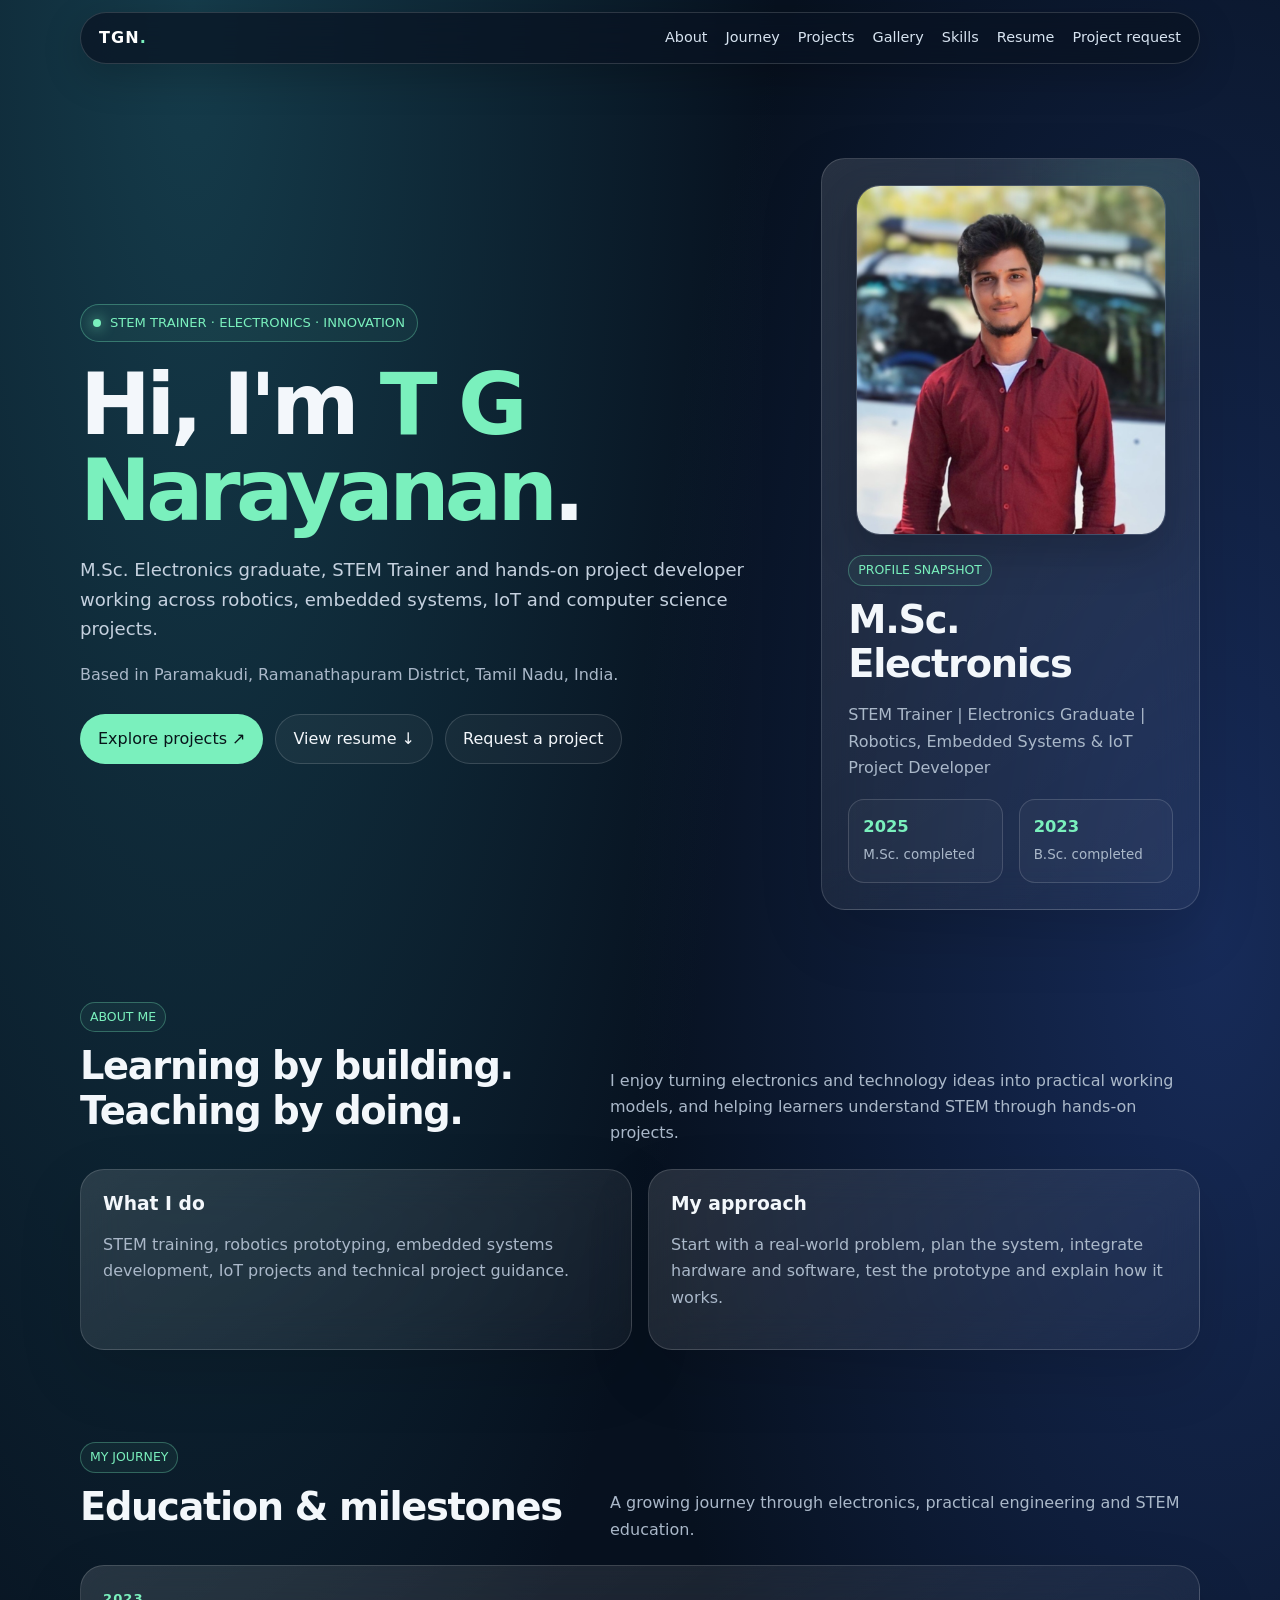
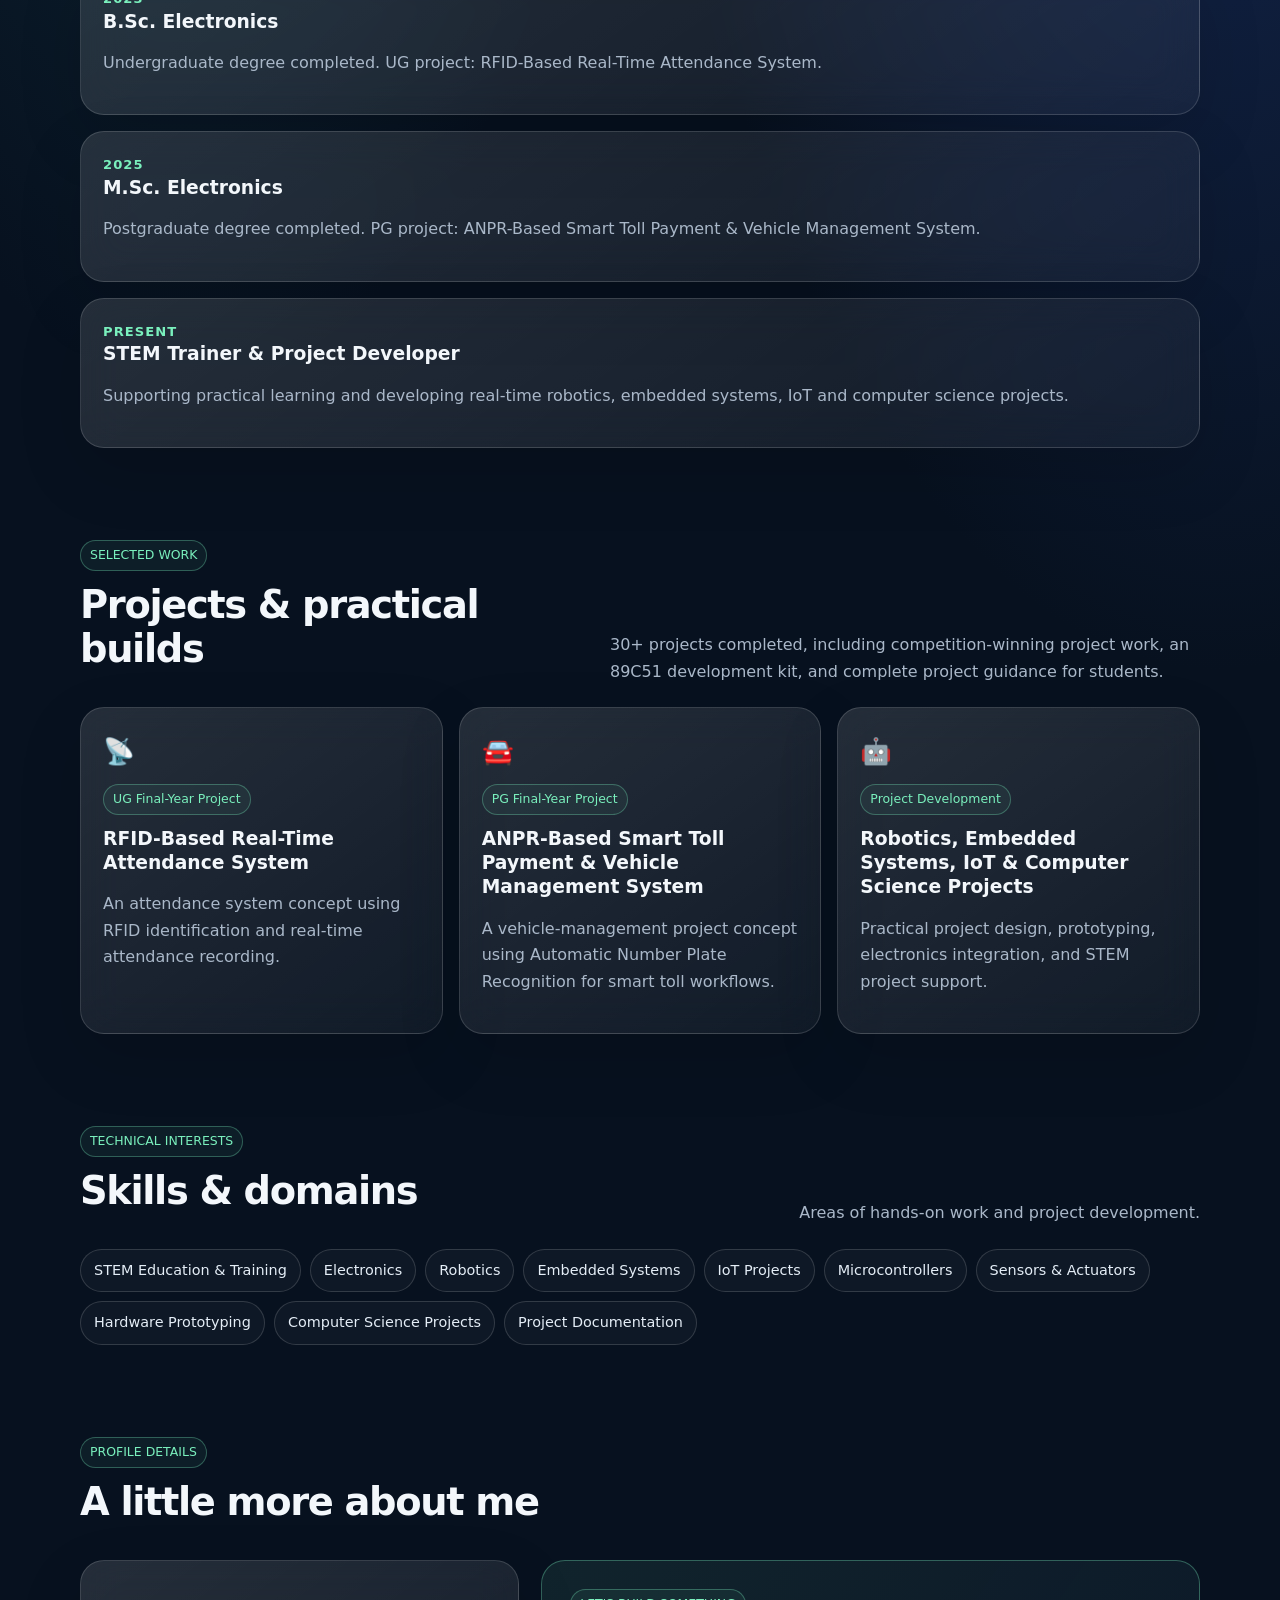
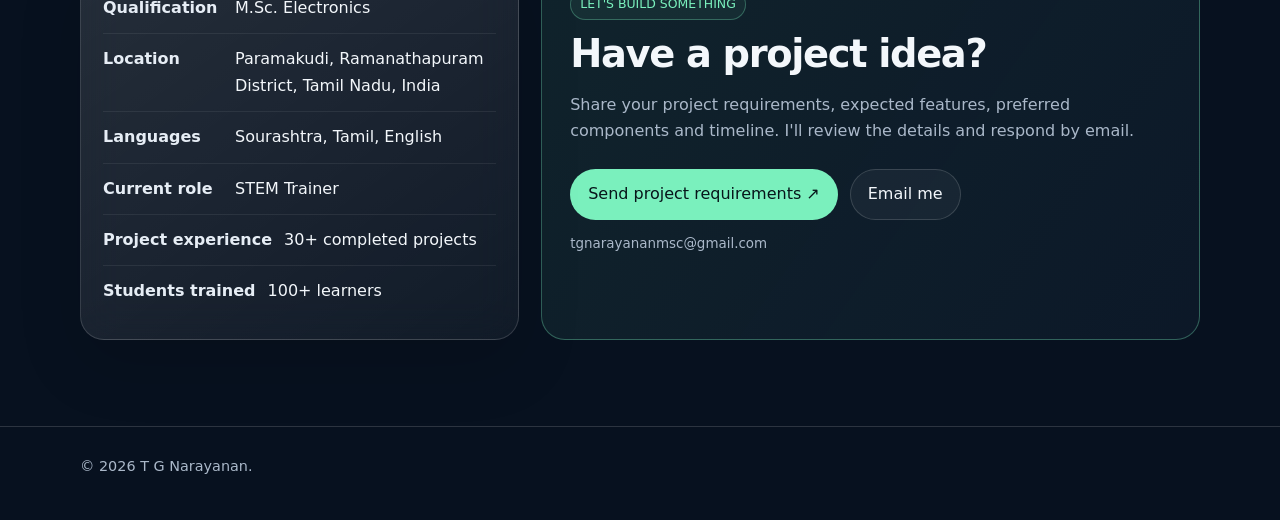
==== index.html @ ec3a5c36 "Add files via upload" ====
<!doctype html>
<html lang="en"><head><meta charset="utf-8"><meta name="viewport" content="width=device-width, initial-scale=1"><meta name="theme-color" content="#07111f"><meta name="description" content="Portfolio of T G Narayanan, STEM Trainer and M.Sc. Electronics graduate working in robotics, embedded systems and IoT projects."><title>T G Narayanan | STEM Trainer & Project Developer</title><link rel="stylesheet" href="static/style.css"></head><body>
<nav class="nav"><a class="brand" href="index.html">TGN<span>.</span></a><div class="navlinks"><a href="#about">About</a><a href="#journey">Journey</a><a href="#projects">Projects</a><a href="gallery.html">Gallery</a><a href="#skills">Skills</a><a href="resume.html">Resume</a><a href="project-request.html">Project request</a></div></nav>
<main class="wrap"><section class="hero" id="home"><div><div class="eyebrow"><span class="dot"></span> STEM TRAINER · ELECTRONICS · INNOVATION</div><h1>Hi, I'm <span>T G Narayanan</span>.</h1><p class="lead">M.Sc. Electronics graduate, STEM Trainer and hands-on project developer working across robotics, embedded systems, IoT and computer science projects.</p><p class="muted">Based in Paramakudi, Ramanathapuram District, Tamil Nadu, India.</p><div class="actions"><a class="btn primary" href="#projects">Explore projects ↗</a><a class="btn" href="resume.html">View resume ↓</a><a class="btn" href="project-request.html">Request a project</a></div></div><aside class="hero-card"><img class="profile-photo" src="static/profile-photo.jpeg" alt="T G Narayanan profile photo"><span class="tag">PROFILE SNAPSHOT</span><h2>M.Sc. Electronics</h2><p class="muted">STEM Trainer | Electronics Graduate | Robotics, Embedded Systems & IoT Project Developer</p><div class="mini-grid"><div class="mini"><strong>2025</strong><span class="small muted">M.Sc. completed</span></div><div class="mini"><strong>2023</strong><span class="small muted">B.Sc. completed</span></div></div></aside></section>
<section class="section" id="about"><div class="section-head"><div><span class="tag">ABOUT ME</span><h2>Learning by building.<br>Teaching by doing.</h2></div><p>I enjoy turning electronics and technology ideas into practical working models, and helping learners understand STEM through hands-on projects.</p></div><div class="grid-2"><article class="glass"><h3>What I do</h3><p class="muted">STEM training, robotics prototyping, embedded systems development, IoT projects and technical project guidance.</p></article><article class="glass"><h3>My approach</h3><p class="muted">Start with a real-world problem, plan the system, integrate hardware and software, test the prototype and explain how it works.</p></article></div></section>
<section class="section" id="journey"><div class="section-head"><div><span class="tag">MY JOURNEY</span><h2>Education & milestones</h2></div><p>A growing journey through electronics, practical engineering and STEM education.</p></div><div class="timeline"><article class="timeline-card"><div class="year">2023</div><h3>B.Sc. Electronics</h3><p class="muted">Undergraduate degree completed. UG project: RFID-Based Real-Time Attendance System.</p></article><article class="timeline-card"><div class="year">2025</div><h3>M.Sc. Electronics</h3><p class="muted">Postgraduate degree completed. PG project: ANPR-Based Smart Toll Payment & Vehicle Management System.</p></article><article class="timeline-card"><div class="year">PRESENT</div><h3>STEM Trainer & Project Developer</h3><p class="muted">Supporting practical learning and developing real-time robotics, embedded systems, IoT and computer science projects.</p></article></div></section>
<section class="section" id="projects"><div class="section-head"><div><span class="tag">SELECTED WORK</span><h2>Projects & practical builds</h2></div><p>30+ projects completed, including competition-winning project work, an 89C51 development kit, and complete project guidance for students.</p></div><div class="grid-3"><article class="project-card"><div class="project-icon">📡</div><span class="tag">UG Final-Year Project</span><h3>RFID-Based Real-Time Attendance System</h3><p class="muted">An attendance system concept using RFID identification and real-time attendance recording.</p></article><article class="project-card"><div class="project-icon">🚘</div><span class="tag">PG Final-Year Project</span><h3>ANPR-Based Smart Toll Payment & Vehicle Management System</h3><p class="muted">A vehicle-management project concept using Automatic Number Plate Recognition for smart toll workflows.</p></article><article class="project-card"><div class="project-icon">🤖</div><span class="tag">Project Development</span><h3>Robotics, Embedded Systems, IoT & Computer Science Projects</h3><p class="muted">Practical project design, prototyping, electronics integration, and STEM project support.</p></article></div></section>
<section class="section" id="skills"><div class="section-head"><div><span class="tag">TECHNICAL INTERESTS</span><h2>Skills & domains</h2></div><p>Areas of hands-on work and project development.</p></div><div class="skill-list"><span class="skill">STEM Education & Training</span><span class="skill">Electronics</span><span class="skill">Robotics</span><span class="skill">Embedded Systems</span><span class="skill">IoT Projects</span><span class="skill">Microcontrollers</span><span class="skill">Sensors & Actuators</span><span class="skill">Hardware Prototyping</span><span class="skill">Computer Science Projects</span><span class="skill">Project Documentation</span></div></section>
<section class="section" id="profile"><div class="section-head"><div><span class="tag">PROFILE DETAILS</span><h2>A little more about me</h2></div></div><div class="two-col"><article class="glass"><div class="profile-row"><b>Qualification</b><span>M.Sc. Electronics</span></div><div class="profile-row"><b>Location</b><span>Paramakudi, Ramanathapuram District, Tamil Nadu, India</span></div><div class="profile-row"><b>Languages</b><span>Sourashtra, Tamil, English</span></div><div class="profile-row"><b>Current role</b><span>STEM Trainer</span></div><div class="profile-row"><b>Project experience</b><span>30+ completed projects</span></div><div class="profile-row"><b>Students trained</b><span>100+ learners</span></div></article><article class="contact-panel" id="contact"><span class="tag">LET'S BUILD SOMETHING</span><h2>Have a project idea?</h2><p class="muted">Share your project requirements, expected features, preferred components and timeline. I'll review the details and respond by email.</p><div class="actions"><a class="btn primary" href="project-request.html">Send project requirements ↗</a><a class="btn" href="mailto:tgnarayananmsc@gmail.com?subject=Project%20Enquiry">Email me</a></div><p class="small muted">tgnarayananmsc@gmail.com</p></article></div></section></main><footer><div class="wrap"><span>© <span data-current-year></span> T G Narayanan.</span></div></footer><script src="static/script.js"></script></body></html>
---- static/style.css ----
:root{--bg:#07111f;--panel:rgba(255,255,255,.075);--panel2:rgba(255,255,255,.11);--line:rgba(255,255,255,.15);--text:#f3f7fb;--muted:#aab8c9;--green:#7af0bd;--blue:#8bbcff;--danger:#ff8b9b;--radius:24px}
*{box-sizing:border-box}html{scroll-behavior:smooth}body{margin:0;background:radial-gradient(ellipse at 15% 0%,#153c4b 0,transparent 38%),radial-gradient(ellipse at 95% 25%,#172b59 0,transparent 34%),var(--bg);color:var(--text);font:16px/1.65 Inter,ui-sans-serif,system-ui,-apple-system,"Segoe UI",sans-serif;min-height:100vh}
a{color:var(--green);text-decoration:none}a:hover{opacity:.85}.wrap{width:min(1120px,92%);margin:auto}.nav{position:sticky;top:10px;z-index:10;margin:12px auto 28px;width:min(1120px,94%);display:flex;align-items:center;justify-content:space-between;gap:16px;padding:12px 18px;border:1px solid var(--line);border-radius:999px;background:rgba(9,19,34,.72);backdrop-filter:blur(22px);-webkit-backdrop-filter:blur(22px);box-shadow:0 12px 40px #0003}.brand{font-weight:850;letter-spacing:.07em;color:#fff}.brand span{color:var(--green)}.navlinks{display:flex;gap:18px;flex-wrap:wrap;font-size:.9rem}.navlinks a{color:#d7e3f0}.hero{padding:66px 0 46px;display:grid;grid-template-columns:1.3fr .7fr;align-items:center;gap:38px}.eyebrow{display:inline-flex;align-items:center;gap:9px;padding:7px 12px;border:1px solid #7af0bd55;border-radius:999px;color:var(--green);background:#7af0bd0d;font-size:.82rem}.dot{width:8px;height:8px;background:var(--green);border-radius:50%;box-shadow:0 0 14px var(--green)}h1{font-size:clamp(2.6rem,7vw,5.3rem);line-height:1.02;letter-spacing:-.055em;margin:20px 0}h1 span{color:var(--green)}h2{font-size:clamp(1.65rem,3vw,2.45rem);letter-spacing:-.035em;line-height:1.15;margin:0 0 14px}h3{margin:0 0 8px;line-height:1.3}.lead{font-size:1.13rem;color:#c5d1df;max-width:690px}.muted{color:var(--muted)}.actions{display:flex;gap:12px;flex-wrap:wrap;margin-top:25px}.btn{display:inline-flex;justify-content:center;align-items:center;gap:8px;padding:11px 17px;border-radius:999px;border:1px solid var(--line);font-weight:700;color:var(--text);background:#ffffff0b;cursor:pointer;font:inherit}.btn.primary{background:var(--green);color:#07151a;border-color:transparent}.hero-card,.glass,.project-card,.timeline-card,.form-card{border:1px solid var(--line);background:linear-gradient(145deg,rgba(255,255,255,.12),rgba(255,255,255,.045));backdrop-filter:blur(20px);-webkit-backdrop-filter:blur(20px);border-radius:var(--radius);box-shadow:0 24px 65px #0002}.hero-card{padding:26px;position:relative;overflow:hidden}.hero-card:before{content:"";position:absolute;width:190px;height:190px;background:#7af0bd20;filter:blur(50px);right:-45px;top:-45px}.monogram{height:118px;width:118px;border-radius:32px;display:grid;place-items:center;font-size:2.1rem;font-weight:900;color:#07151a;background:linear-gradient(135deg,var(--green),#8bbcff);box-shadow:0 14px 42px #7af0bd25;margin-bottom:20px}.mini-grid,.grid-2,.grid-3{display:grid;gap:16px}.mini-grid{grid-template-columns:repeat(2,1fr);margin-top:18px}.mini{padding:14px;border:1px solid var(--line);border-radius:16px;background:#ffffff08}.mini strong{display:block;color:var(--green);font-size:1.02rem}.section{padding:46px 0}.section-head{display:flex;align-items:end;justify-content:space-between;gap:20px;margin-bottom:22px}.section-head p{max-width:590px;margin:0;color:var(--muted)}.grid-2{grid-template-columns:repeat(2,minmax(0,1fr))}.grid-3{grid-template-columns:repeat(3,minmax(0,1fr))}.glass,.project-card,.timeline-card{padding:22px}.tag{display:inline-block;border:1px solid #7af0bd50;background:#7af0bd0e;color:var(--green);padding:4px 9px;border-radius:999px;font-size:.78rem;margin-bottom:12px}.project-card{transition:transform .2s,border-color .2s}.project-card:hover{transform:translateY(-4px);border-color:#7af0bd75}.project-icon{font-size:1.6rem;margin-bottom:12px}.timeline{position:relative;display:grid;gap:16px}.timeline-card{position:relative}.year{font-size:.82rem;color:var(--green);font-weight:800;letter-spacing:.08em}.skill-list{display:flex;gap:9px;flex-wrap:wrap}.skill{padding:9px 13px;border:1px solid var(--line);background:#ffffff08;border-radius:999px;color:#e4edf6;font-size:.9rem}.contact-panel{padding:28px;border:1px solid #7af0bd55;border-radius:var(--radius);background:linear-gradient(125deg,#7af0bd16,#8bbcff0b)}footer{padding:28px 0 42px;color:var(--muted);font-size:.9rem;border-top:1px solid var(--line);margin-top:40px}.two-col{display:grid;grid-template-columns:.8fr 1.2fr;gap:22px}.profile-row{display:flex;gap:12px;align-items:start;padding:12px 0;border-bottom:1px solid #ffffff12}.profile-row:last-child{border:0}.profile-row b{min-width:120px;color:#e6edf5}.form-card{padding:26px;max-width:800px;margin:25px auto}.field{display:grid;gap:7px;margin-bottom:17px}label{font-size:.9rem;color:#d9e3ef}input,select,textarea{width:100%;padding:12px 14px;border-radius:13px;border:1px solid var(--line);background:#071321;color:var(--text);font:inherit}textarea{min-height:145px;resize:vertical}input:focus,textarea:focus,select:focus{outline:2px solid #7af0bd66;border-color:var(--green)}.notice{padding:12px 15px;border:1px solid var(--line);border-radius:13px;margin:12px 0;background:#ffffff08}.notice.error{border-color:#ff8b9b66}.notice.success{border-color:#7af0bd66}.small{font-size:.84rem}.admin-box{max-width:620px;margin:45px auto}.hidden{display:none}
@media(max-width:800px){.hero{grid-template-columns:1fr;padding-top:38px}.grid-3{grid-template-columns:1fr}.grid-2,.two-col{grid-template-columns:1fr}.section{padding:32px 0}.section-head{display:block}.section-head p{margin-top:10px}.nav{border-radius:20px;align-items:flex-start}.navlinks{gap:10px;font-size:.8rem}.hero-card{max-width:520px}}@media(max-width:460px){.nav{display:block}.navlinks{margin-top:8px}.mini-grid{grid-template-columns:1fr}h1{font-size:2.65rem}.glass,.project-card,.timeline-card{padding:18px}}

/* Gallery and admin upload additions */
.admin-upload-card{margin:20px 0;padding:24px}.gallery-grid{display:grid;grid-template-columns:repeat(3,minmax(0,1fr));gap:16px;margin-top:20px}.gallery-item{margin:0;overflow:hidden;border:1px solid var(--line);border-radius:18px;background:#ffffff08}.gallery-item img{display:block;width:100%;height:230px;object-fit:cover;background:#0b1625;transition:transform .25s}.gallery-item a{display:block;overflow:hidden}.gallery-item a:hover img{transform:scale(1.035)}.gallery-item figcaption{padding:10px 12px;color:var(--muted);font-size:.82rem;overflow-wrap:anywhere}.admin-upload-card code,.glass code{color:var(--green)}
@media(max-width:800px){.gallery-grid{grid-template-columns:repeat(2,minmax(0,1fr))}.nav{align-items:flex-start;border-radius:22px}.navlinks{gap:10px;font-size:.82rem}}
@media(max-width:520px){.gallery-grid{grid-template-columns:1fr}.gallery-item img{height:250px}}

.profile-photo{display:block;width:100%;max-width:310px;height:350px;object-fit:cover;object-position:center 25%;border-radius:24px;margin:0 auto 20px;border:1px solid var(--line);box-shadow:0 18px 44px #0003}
@media(max-width:600px){.profile-photo{max-width:260px;height:310px}}
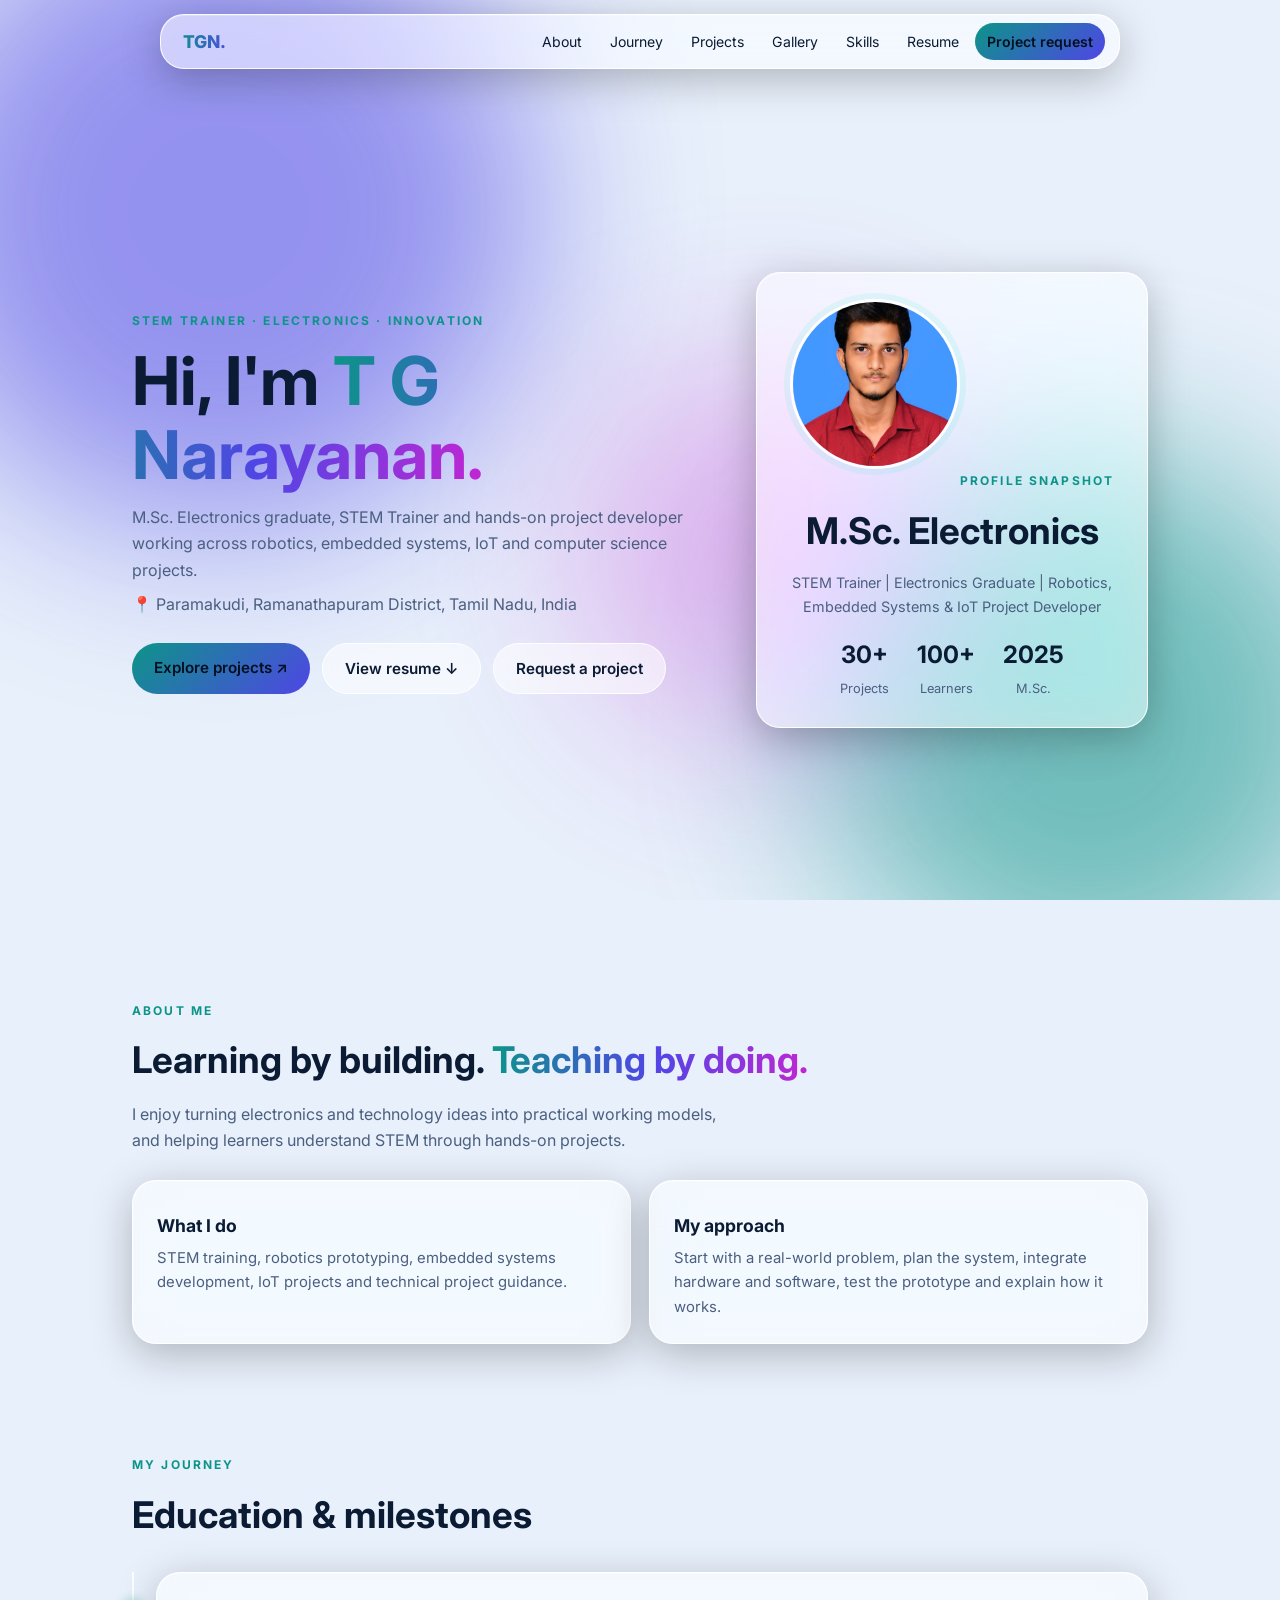
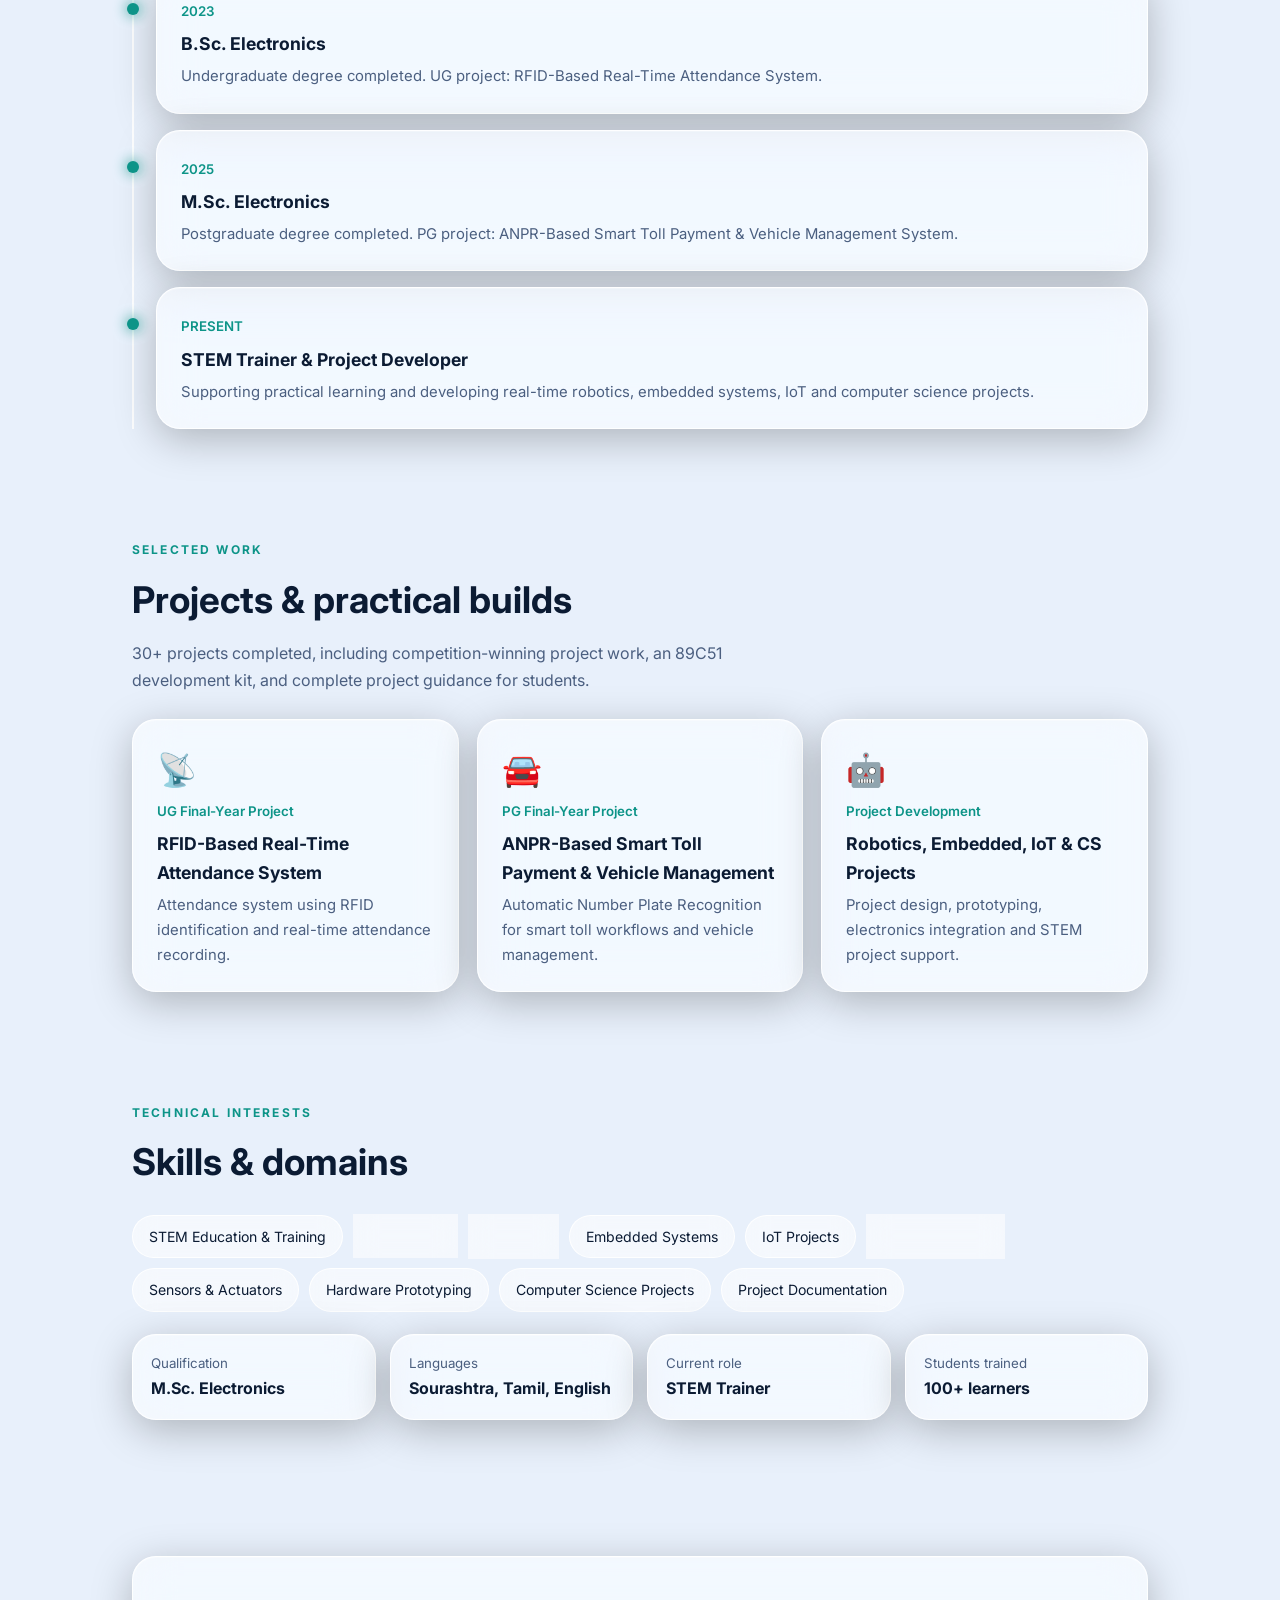
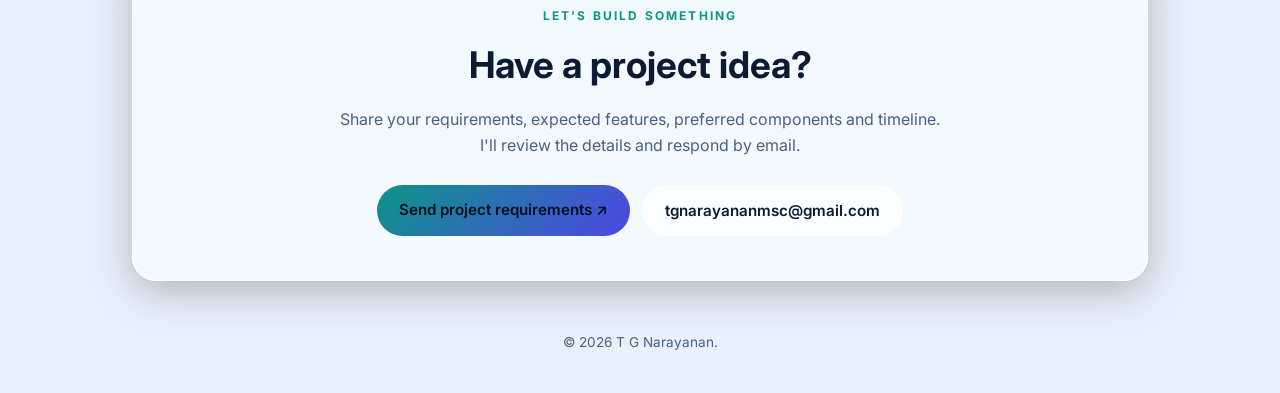
==== commit 035867cd: "Add files via upload" ====
--- a/index.html
+++ b/index.html
@@ -1,9 +1,42 @@
-<!doctype html>
-<html lang="en"><head><meta charset="utf-8"><meta name="viewport" content="width=device-width, initial-scale=1"><meta name="theme-color" content="#07111f"><meta name="description" content="Portfolio of T G Narayanan, STEM Trainer and M.Sc. Electronics graduate working in robotics, embedded systems and IoT projects."><title>T G Narayanan | STEM Trainer & Project Developer</title><link rel="stylesheet" href="static/style.css"></head><body>
-<nav class="nav"><a class="brand" href="index.html">TGN<span>.</span></a><div class="navlinks"><a href="#about">About</a><a href="#journey">Journey</a><a href="#projects">Projects</a><a href="gallery.html">Gallery</a><a href="#skills">Skills</a><a href="resume.html">Resume</a><a href="project-request.html">Project request</a></div></nav>
-<main class="wrap"><section class="hero" id="home"><div><div class="eyebrow"><span class="dot"></span> STEM TRAINER · ELECTRONICS · INNOVATION</div><h1>Hi, I'm <span>T G Narayanan</span>.</h1><p class="lead">M.Sc. Electronics graduate, STEM Trainer and hands-on project developer working across robotics, embedded systems, IoT and computer science projects.</p><p class="muted">Based in Paramakudi, Ramanathapuram District, Tamil Nadu, India.</p><div class="actions"><a class="btn primary" href="#projects">Explore projects ↗</a><a class="btn" href="resume.html">View resume ↓</a><a class="btn" href="project-request.html">Request a project</a></div></div><aside class="hero-card"><img class="profile-photo" src="static/profile-photo.jpeg" alt="T G Narayanan profile photo"><span class="tag">PROFILE SNAPSHOT</span><h2>M.Sc. Electronics</h2><p class="muted">STEM Trainer | Electronics Graduate | Robotics, Embedded Systems & IoT Project Developer</p><div class="mini-grid"><div class="mini"><strong>2025</strong><span class="small muted">M.Sc. completed</span></div><div class="mini"><strong>2023</strong><span class="small muted">B.Sc. completed</span></div></div></aside></section>
-<section class="section" id="about"><div class="section-head"><div><span class="tag">ABOUT ME</span><h2>Learning by building.<br>Teaching by doing.</h2></div><p>I enjoy turning electronics and technology ideas into practical working models, and helping learners understand STEM through hands-on projects.</p></div><div class="grid-2"><article class="glass"><h3>What I do</h3><p class="muted">STEM training, robotics prototyping, embedded systems development, IoT projects and technical project guidance.</p></article><article class="glass"><h3>My approach</h3><p class="muted">Start with a real-world problem, plan the system, integrate hardware and software, test the prototype and explain how it works.</p></article></div></section>
-<section class="section" id="journey"><div class="section-head"><div><span class="tag">MY JOURNEY</span><h2>Education & milestones</h2></div><p>A growing journey through electronics, practical engineering and STEM education.</p></div><div class="timeline"><article class="timeline-card"><div class="year">2023</div><h3>B.Sc. Electronics</h3><p class="muted">Undergraduate degree completed. UG project: RFID-Based Real-Time Attendance System.</p></article><article class="timeline-card"><div class="year">2025</div><h3>M.Sc. Electronics</h3><p class="muted">Postgraduate degree completed. PG project: ANPR-Based Smart Toll Payment & Vehicle Management System.</p></article><article class="timeline-card"><div class="year">PRESENT</div><h3>STEM Trainer & Project Developer</h3><p class="muted">Supporting practical learning and developing real-time robotics, embedded systems, IoT and computer science projects.</p></article></div></section>
-<section class="section" id="projects"><div class="section-head"><div><span class="tag">SELECTED WORK</span><h2>Projects & practical builds</h2></div><p>30+ projects completed, including competition-winning project work, an 89C51 development kit, and complete project guidance for students.</p></div><div class="grid-3"><article class="project-card"><div class="project-icon">📡</div><span class="tag">UG Final-Year Project</span><h3>RFID-Based Real-Time Attendance System</h3><p class="muted">An attendance system concept using RFID identification and real-time attendance recording.</p></article><article class="project-card"><div class="project-icon">🚘</div><span class="tag">PG Final-Year Project</span><h3>ANPR-Based Smart Toll Payment & Vehicle Management System</h3><p class="muted">A vehicle-management project concept using Automatic Number Plate Recognition for smart toll workflows.</p></article><article class="project-card"><div class="project-icon">🤖</div><span class="tag">Project Development</span><h3>Robotics, Embedded Systems, IoT & Computer Science Projects</h3><p class="muted">Practical project design, prototyping, electronics integration, and STEM project support.</p></article></div></section>
-<section class="section" id="skills"><div class="section-head"><div><span class="tag">TECHNICAL INTERESTS</span><h2>Skills & domains</h2></div><p>Areas of hands-on work and project development.</p></div><div class="skill-list"><span class="skill">STEM Education & Training</span><span class="skill">Electronics</span><span class="skill">Robotics</span><span class="skill">Embedded Systems</span><span class="skill">IoT Projects</span><span class="skill">Microcontrollers</span><span class="skill">Sensors & Actuators</span><span class="skill">Hardware Prototyping</span><span class="skill">Computer Science Projects</span><span class="skill">Project Documentation</span></div></section>
-<section class="section" id="profile"><div class="section-head"><div><span class="tag">PROFILE DETAILS</span><h2>A little more about me</h2></div></div><div class="two-col"><article class="glass"><div class="profile-row"><b>Qualification</b><span>M.Sc. Electronics</span></div><div class="profile-row"><b>Location</b><span>Paramakudi, Ramanathapuram District, Tamil Nadu, India</span></div><div class="profile-row"><b>Languages</b><span>Sourashtra, Tamil, English</span></div><div class="profile-row"><b>Current role</b><span>STEM Trainer</span></div><div class="profile-row"><b>Project experience</b><span>30+ completed projects</span></div><div class="profile-row"><b>Students trained</b><span>100+ learners</span></div></article><article class="contact-panel" id="contact"><span class="tag">LET'S BUILD SOMETHING</span><h2>Have a project idea?</h2><p class="muted">Share your project requirements, expected features, preferred components and timeline. I'll review the details and respond by email.</p><div class="actions"><a class="btn primary" href="project-request.html">Send project requirements ↗</a><a class="btn" href="mailto:tgnarayananmsc@gmail.com?subject=Project%20Enquiry">Email me</a></div><p class="small muted">tgnarayananmsc@gmail.com</p></article></div></section></main><footer><div class="wrap"><span>© <span data-current-year></span> T G Narayanan.</span></div></footer><script src="static/script.js"></script></body></html>+<!DOCTYPE html><html lang="en"><head><meta charset="utf-8"><meta name="viewport" content="width=device-width,initial-scale=1"><meta name="theme-color" content="#060d1a"><link rel="preconnect" href="https://fonts.googleapis.com"><link href="https://fonts.googleapis.com/css2?family=Inter:wght@400;500;600;700;800&display=swap" rel="stylesheet"><link rel="stylesheet" href="style.css">
+<title>T G Narayanan | STEM Trainer & Project Developer</title>
+<meta name="description" content="Portfolio of T G Narayanan, STEM Trainer and M.Sc. Electronics graduate working in robotics, embedded systems and IoT projects."></head><body>
+<div class="bg"><i></i><i></i><i></i></div>
+<nav class="glass"><a class="logo" href="index.html">TGN.</a><button class="menu" aria-label="Menu">☰</button>
+<div class="links"><a href="index.html#about">About</a><a href="index.html#journey">Journey</a><a href="index.html#projects">Projects</a><a href="gallery.html">Gallery</a><a href="index.html#skills">Skills</a><a href="resume.html">Resume</a><a class="cta" href="project-request.html">Project request</a></div></nav>
+<section class="hero"><div class="reveal"><span class="tag">STEM TRAINER · ELECTRONICS · INNOVATION</span>
+<h1>Hi, I'm <span class="grad">T G Narayanan.</span></h1>
+<p class="lead">M.Sc. Electronics graduate, STEM Trainer and hands-on project developer working across robotics, embedded systems, IoT and computer science projects.</p>
+<p class="lead" style="margin-top:8px">📍 Paramakudi, Ramanathapuram District, Tamil Nadu, India</p>
+<div class="btns"><a class="btn pri" href="#projects">Explore projects ↗</a><a class="btn" href="resume.html">View resume ↓</a><a class="btn" href="project-request.html">Request a project</a></div></div>
+<div class="glass card-p reveal"><img class="photo" src="static/profile-photo.jpeg" alt="T G Narayanan profile photo"><span class="tag">PROFILE SNAPSHOT</span><h2>M.Sc. Electronics</h2>
+<p class="lead" style="margin:auto;font-size:.9rem">STEM Trainer | Electronics Graduate | Robotics, Embedded Systems & IoT Project Developer</p>
+<div class="stats"><div><b>30+</b><span>Projects</span></div><div><b>100+</b><span>Learners</span></div><div><b>2025</b><span>M.Sc.</span></div></div></div></section>
+
+<section id="about" class="reveal"><span class="tag">ABOUT ME</span><h2>Learning by building. <span class="grad">Teaching by doing.</span></h2>
+<p class="lead">I enjoy turning electronics and technology ideas into practical working models, and helping learners understand STEM through hands-on projects.</p>
+<div class="grid"><div class="glass item"><h3>What I do</h3><p>STEM training, robotics prototyping, embedded systems development, IoT projects and technical project guidance.</p></div>
+<div class="glass item"><h3>My approach</h3><p>Start with a real-world problem, plan the system, integrate hardware and software, test the prototype and explain how it works.</p></div></div></section>
+
+<section id="journey" class="reveal"><span class="tag">MY JOURNEY</span><h2>Education & milestones</h2>
+<div class="timeline">
+<div class="glass item"><small>2023</small><h3>B.Sc. Electronics</h3><p>Undergraduate degree completed. UG project: RFID-Based Real-Time Attendance System.</p></div>
+<div class="glass item"><small>2025</small><h3>M.Sc. Electronics</h3><p>Postgraduate degree completed. PG project: ANPR-Based Smart Toll Payment & Vehicle Management System.</p></div>
+<div class="glass item"><small>PRESENT</small><h3>STEM Trainer & Project Developer</h3><p>Supporting practical learning and developing real-time robotics, embedded systems, IoT and computer science projects.</p></div></div></section>
+
+<section id="projects" class="reveal"><span class="tag">SELECTED WORK</span><h2>Projects & practical builds</h2>
+<p class="lead">30+ projects completed, including competition-winning project work, an 89C51 development kit, and complete project guidance for students.</p>
+<div class="grid">
+<div class="glass item"><div class="ico">📡</div><small>UG Final-Year Project</small><h3>RFID-Based Real-Time Attendance System</h3><p>Attendance system using RFID identification and real-time attendance recording.</p></div>
+<div class="glass item"><div class="ico">🚘</div><small>PG Final-Year Project</small><h3>ANPR-Based Smart Toll Payment & Vehicle Management</h3><p>Automatic Number Plate Recognition for smart toll workflows and vehicle management.</p></div>
+<div class="glass item"><div class="ico">🤖</div><small>Project Development</small><h3>Robotics, Embedded, IoT & CS Projects</h3><p>Project design, prototyping, electronics integration and STEM project support.</p></div></div></section>
+
+<section id="skills" class="reveal"><span class="tag">TECHNICAL INTERESTS</span><h2>Skills & domains</h2>
+<div class="chips"><span>STEM Education & Training</span><span>Electronics</span><span>Robotics</span><span>Embedded Systems</span><span>IoT Projects</span><span>Microcontrollers</span><span>Sensors & Actuators</span><span>Hardware Prototyping</span><span>Computer Science Projects</span><span>Project Documentation</span></div>
+<div class="details"><div class="glass"><small>Qualification</small><b>M.Sc. Electronics</b></div><div class="glass"><small>Languages</small><b>Sourashtra, Tamil, English</b></div><div class="glass"><small>Current role</small><b>STEM Trainer</b></div><div class="glass"><small>Students trained</small><b>100+ learners</b></div></div></section>
+
+<section class="reveal"><div class="glass contact"><span class="tag">LET'S BUILD SOMETHING</span><h2>Have a project idea?</h2>
+<p class="lead" style="margin:auto">Share your requirements, expected features, preferred components and timeline. I'll review the details and respond by email.</p>
+<div class="btns" style="justify-content:center"><a class="btn pri" href="project-request.html">Send project requirements ↗</a><a class="btn" href="mailto:tgnarayananmsc@gmail.com">tgnarayananmsc@gmail.com</a></div></div></section>
+<footer>© <script>document.write(new Date().getFullYear())</script> T G Narayanan.</footer>
+<script src="script.js"></script></body></html>
--- a/style.css
+++ b/style.css
@@ -0,0 +1,54 @@
+:root{--bg:#060d1a;--text:#eaf2ff;--muted:#9fb3d1;--glass:rgba(255,255,255,.07);--glass-b:rgba(255,255,255,.18);--a:#5eead4;--b:#818cf8;--c:#f0abfc;--r:24px}
+@media(prefers-color-scheme:light){:root{--bg:#e8f0fb;--text:#0b1b33;--muted:#4b5f80;--glass:rgba(255,255,255,.55);--glass-b:rgba(255,255,255,.9);--a:#0d9488;--b:#4f46e5;--c:#c026d3}}
+*{box-sizing:border-box;margin:0}html{scroll-behavior:smooth}
+body{font-family:'Inter',system-ui,sans-serif;background:var(--bg);color:var(--text);line-height:1.65;overflow-x:hidden}
+.bg{position:fixed;inset:0;z-index:-1;overflow:hidden}
+.bg i{position:absolute;border-radius:50%;filter:blur(90px);opacity:.55;animation:f 18s ease-in-out infinite alternate}
+.bg i:nth-child(1){width:50vw;height:50vw;background:var(--b);top:-12%;left:-8%}
+.bg i:nth-child(2){width:42vw;height:42vw;background:var(--a);bottom:-10%;right:-6%;animation-delay:-6s}
+.bg i:nth-child(3){width:30vw;height:30vw;background:var(--c);top:40%;left:45%;opacity:.3;animation-delay:-11s}
+@keyframes f{to{transform:translate(8vw,6vh) scale(1.15)}}
+.glass{background:var(--glass);backdrop-filter:blur(22px) saturate(170%);-webkit-backdrop-filter:blur(22px) saturate(170%);border:1px solid var(--glass-b);border-radius:var(--r);box-shadow:0 10px 40px rgba(0,0,0,.25),inset 0 1px 0 rgba(255,255,255,.25)}
+nav{position:fixed;top:14px;left:50%;transform:translateX(-50%);z-index:50;display:flex;align-items:center;gap:6px;padding:8px 14px;border-radius:999px;width:min(960px,94vw)}
+nav .logo{font-weight:800;font-size:1.1rem;margin-right:auto;background:linear-gradient(90deg,var(--a),var(--b));-webkit-background-clip:text;background-clip:text;color:transparent;text-decoration:none;padding:0 8px}
+nav a{color:var(--text);text-decoration:none;font-size:.88rem;padding:7px 12px;border-radius:999px;transition:.25s}
+nav a:hover{background:var(--glass-b)}nav .cta{background:linear-gradient(135deg,var(--a),var(--b));color:#04101f;font-weight:600}
+.menu{display:none;background:none;border:0;color:var(--text);font-size:1.4rem;cursor:pointer}
+@media(max-width:780px){.menu{display:block}nav .links{display:none;position:absolute;top:60px;left:0;right:0;flex-direction:column;padding:14px;border-radius:var(--r);background:var(--glass);backdrop-filter:blur(22px);border:1px solid var(--glass-b)}nav .links.open{display:flex}}
+.links{display:flex;gap:4px}
+section{max-width:1060px;margin:0 auto;padding:96px 22px 10px}
+.tag{font-size:.75rem;letter-spacing:.18em;color:var(--a);font-weight:700}
+h1{font-size:clamp(2.3rem,6vw,4.2rem);line-height:1.1;margin:12px 0}
+h2{font-size:clamp(1.6rem,3.5vw,2.3rem);margin:8px 0 10px}
+.grad{background:linear-gradient(90deg,var(--a),var(--b),var(--c));-webkit-background-clip:text;background-clip:text;color:transparent}
+p.lead{color:var(--muted);max-width:60ch}
+.hero{min-height:100vh;display:grid;grid-template-columns:1.2fr .8fr;gap:36px;align-items:center;padding-top:110px}
+@media(max-width:820px){.hero{grid-template-columns:1fr}}
+.btns{display:flex;gap:12px;flex-wrap:wrap;margin-top:26px}
+.btn{display:inline-block;padding:12px 22px;border-radius:999px;text-decoration:none;font-weight:600;color:var(--text);border:1px solid var(--glass-b);background:var(--glass);backdrop-filter:blur(14px);transition:.25s;cursor:pointer;font-size:.95rem;font-family:inherit}
+.btn:hover{transform:translateY(-3px);box-shadow:0 8px 24px rgba(94,234,212,.25)}
+.btn.pri{background:linear-gradient(135deg,var(--a),var(--b));color:#04101f;border:0}
+.card-p{padding:26px;text-align:center}
+.photo{width:170px;height:170px;border-radius:50%;object-fit:cover;border:3px solid var(--glass-b);box-shadow:0 0 0 6px rgba(94,234,212,.15);margin-bottom:16px}
+.stats{display:flex;justify-content:center;gap:28px;margin-top:16px}.stats b{display:block;font-size:1.5rem}.stats span{font-size:.8rem;color:var(--muted)}
+.grid{display:grid;grid-template-columns:repeat(auto-fit,minmax(250px,1fr));gap:18px;margin-top:26px}
+.item{padding:24px;transition:.3s}.item:hover{transform:translateY(-6px);border-color:var(--a)}
+.item .ico{font-size:2rem}.item small{color:var(--a);font-weight:600}.item h3{margin:6px 0;font-size:1.1rem}.item p{color:var(--muted);font-size:.93rem}
+.timeline{margin-top:26px;border-left:2px solid var(--glass-b);padding-left:22px;display:grid;gap:16px}
+.timeline .item{position:relative}.timeline .item::before{content:"";position:absolute;left:-30px;top:30px;width:12px;height:12px;border-radius:50%;background:var(--a);box-shadow:0 0 14px var(--a)}
+.chips{display:flex;flex-wrap:wrap;gap:10px;margin-top:22px}.chips span{padding:9px 16px;border-radius:999px;font-size:.88rem;background:var(--glass);border:1px solid var(--glass-b);backdrop-filter:blur(12px);transition:.25s}.chips span:hover{border-color:var(--b);transform:scale(1.06)}
+.details{display:grid;grid-template-columns:repeat(auto-fit,minmax(220px,1fr));gap:14px;margin-top:22px}.details div{padding:18px}.details small{color:var(--muted);display:block}
+.contact{padding:44px 24px;text-align:center;margin-top:30px}
+footer{text-align:center;color:var(--muted);padding:40px 20px;font-size:.85rem}
+.reveal{opacity:0;transform:translateY(28px);transition:1s cubic-bezier(.2,.7,.2,1)}.reveal.show{opacity:1;transform:none}
+/* form */
+.form-wrap{max-width:760px;margin:0 auto;padding:120px 22px 40px}
+form{padding:32px;display:grid;gap:18px;margin-top:22px}
+.row{display:grid;grid-template-columns:1fr 1fr;gap:16px}@media(max-width:620px){.row{grid-template-columns:1fr}}
+label{font-size:.85rem;color:var(--muted);display:grid;gap:6px;font-weight:500}
+input,select,textarea{width:100%;padding:13px 15px;border-radius:14px;border:1px solid var(--glass-b);background:rgba(255,255,255,.06);color:var(--text);font:inherit;outline:none;transition:.25s}
+select option{color:#111}
+input:focus,select:focus,textarea:focus{border-color:var(--a);box-shadow:0 0 0 3px rgba(94,234,212,.2)}
+textarea{min-height:150px;resize:vertical}
+.msg{padding:14px;border-radius:14px;display:none;font-size:.92rem}.msg.ok{display:block;background:rgba(34,197,94,.18);border:1px solid #22c55e}.msg.err{display:block;background:rgba(239,68,68,.18);border:1px solid #ef4444}
+.hp{position:absolute;left:-9999px}
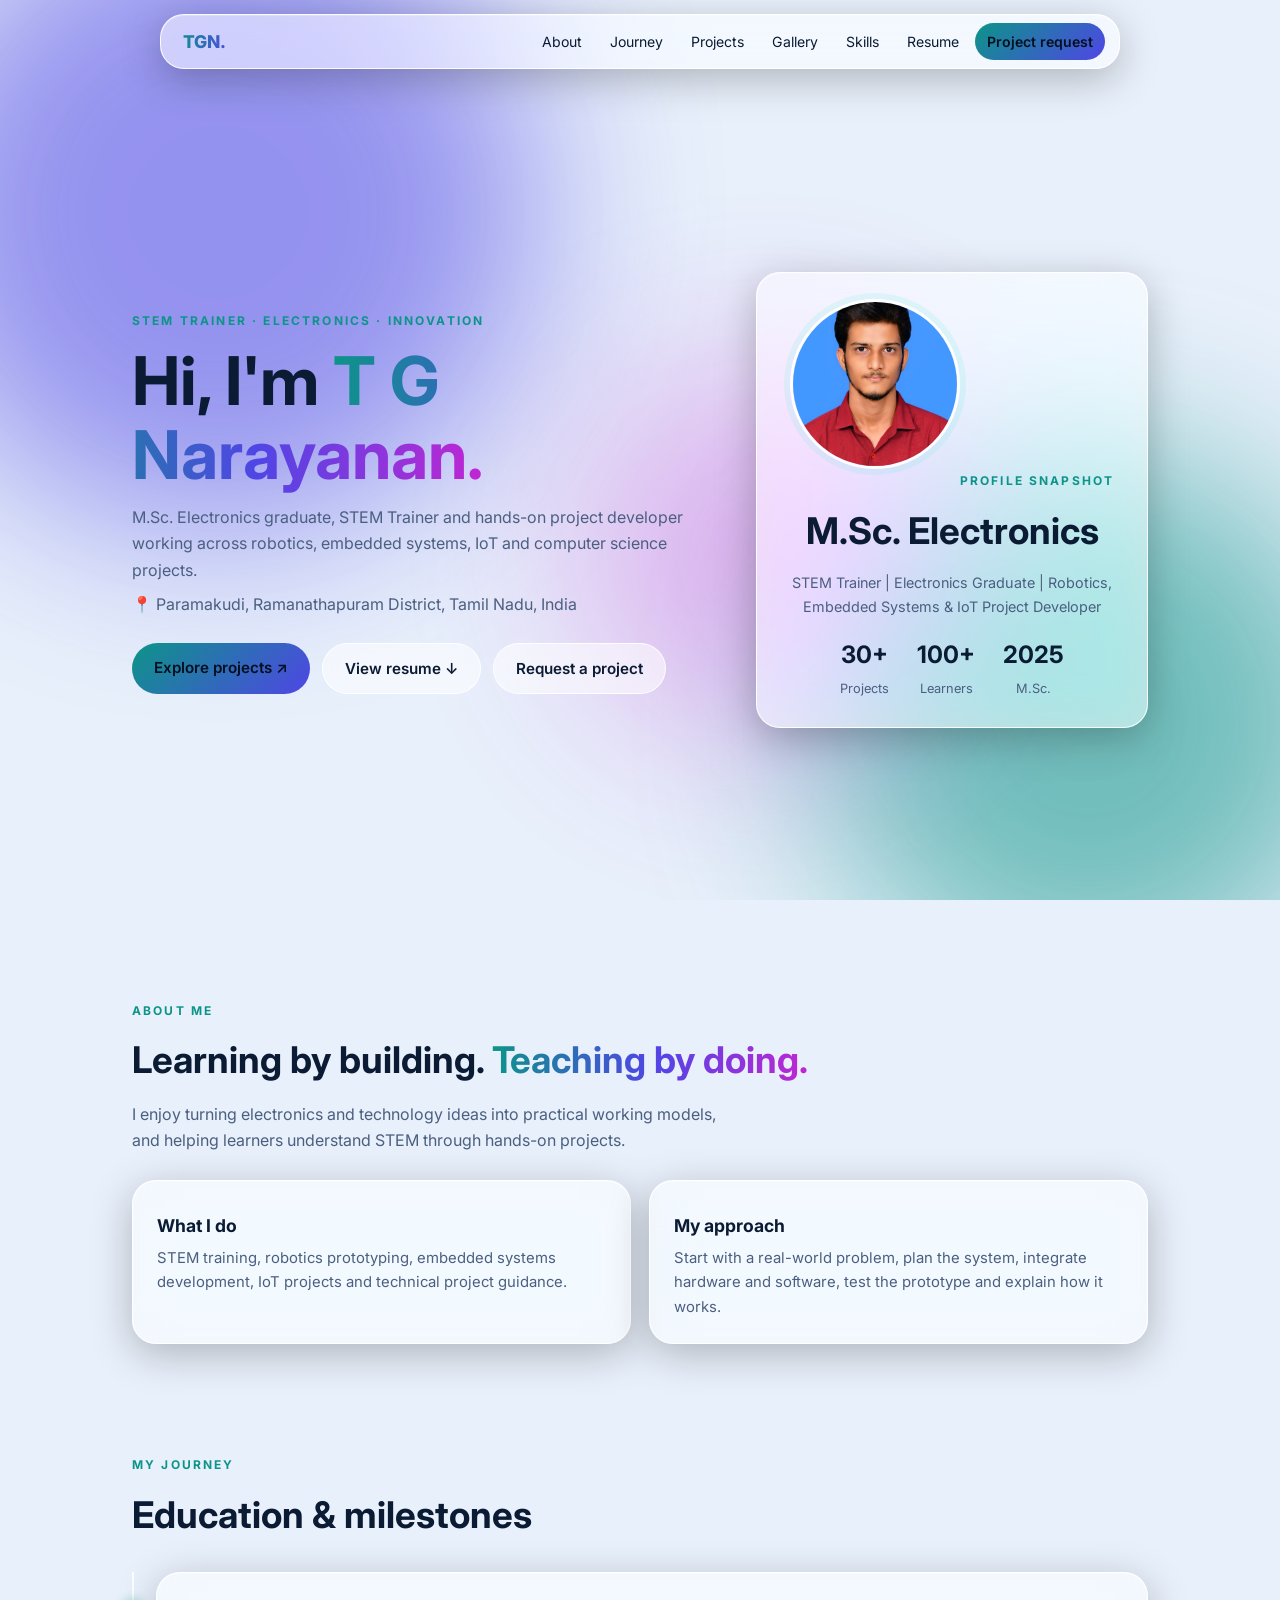
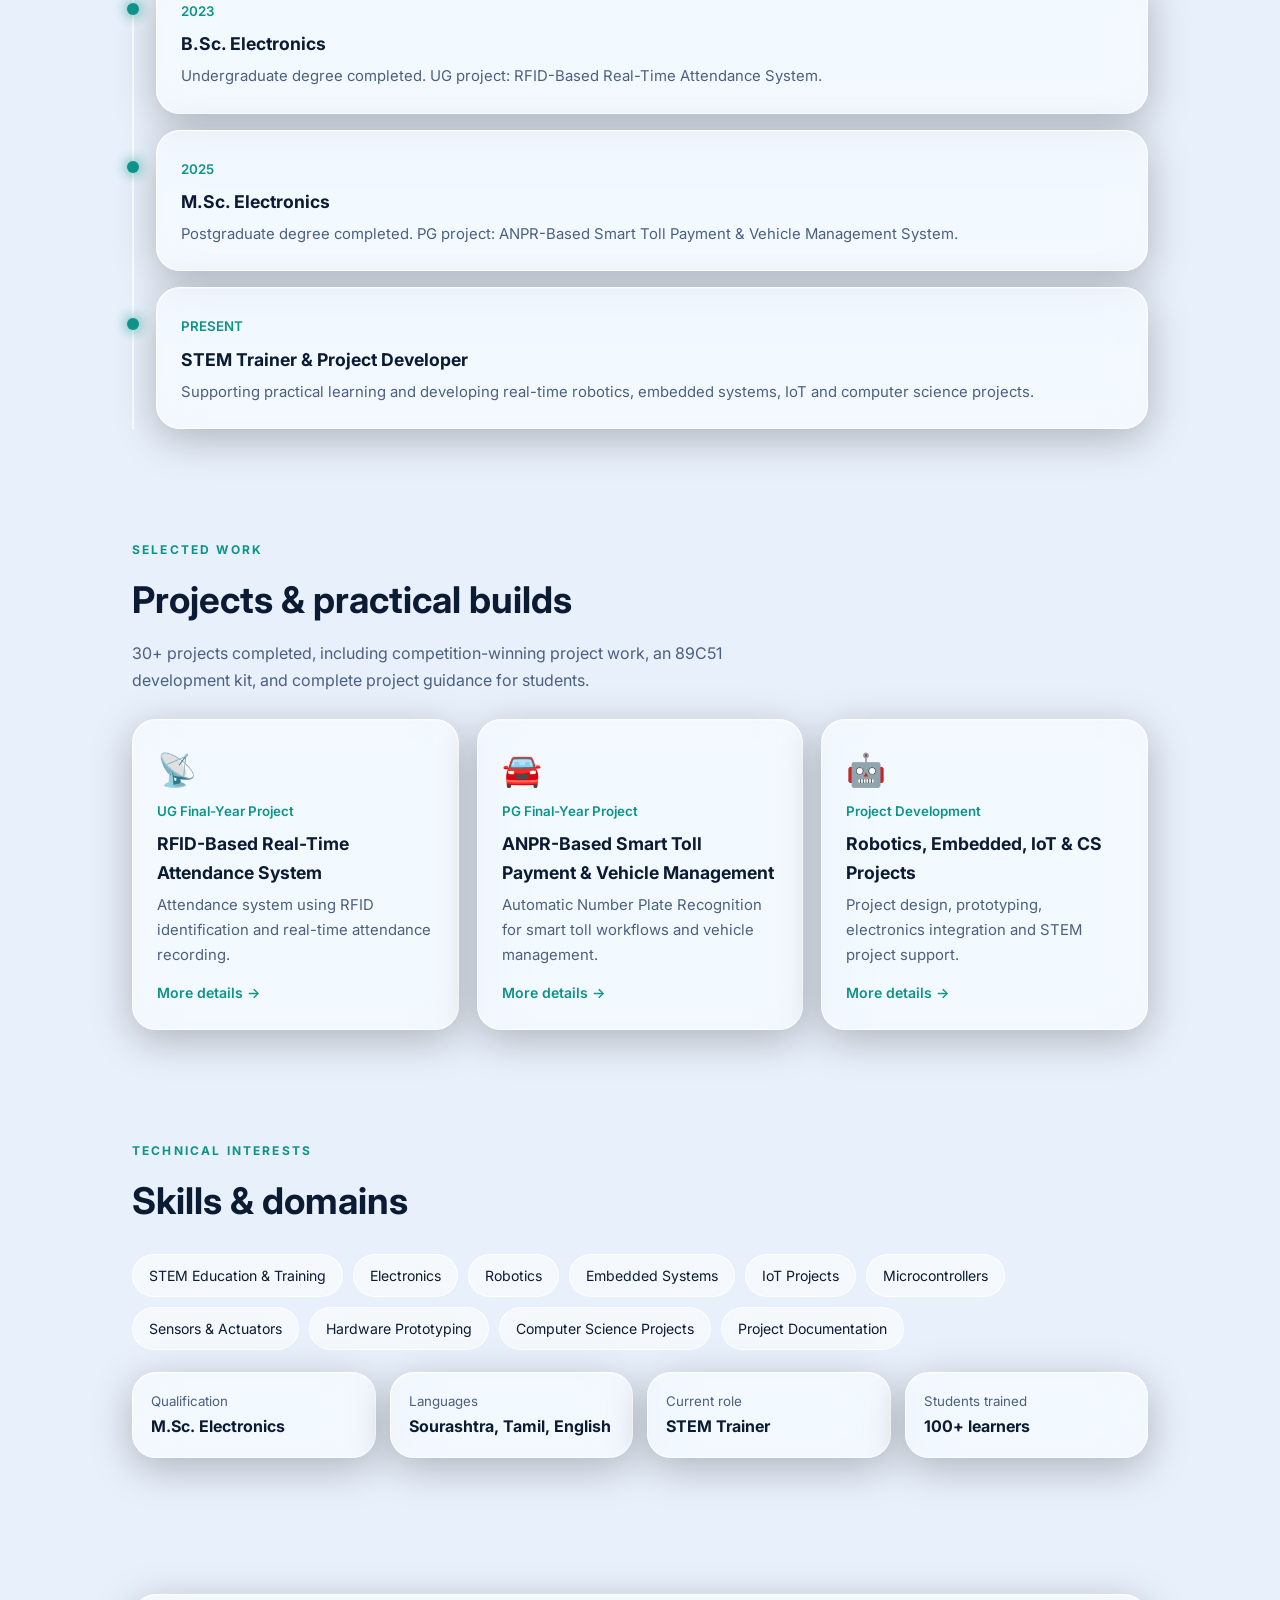
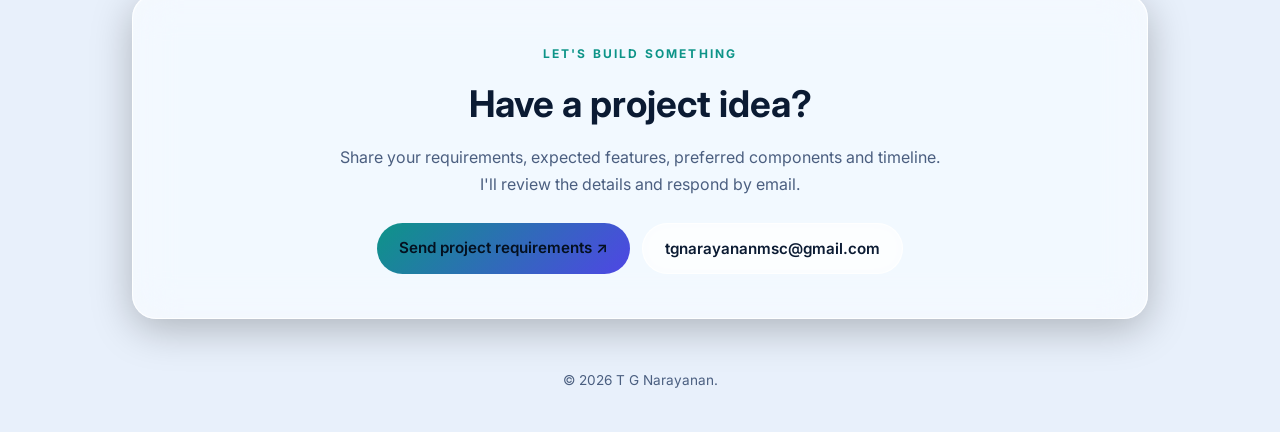
==== commit 6aa929a0: "Add files via upload" ====
--- a/index.html
+++ b/index.html
@@ -27,9 +27,9 @@
 <section id="projects" class="reveal"><span class="tag">SELECTED WORK</span><h2>Projects & practical builds</h2>
 <p class="lead">30+ projects completed, including competition-winning project work, an 89C51 development kit, and complete project guidance for students.</p>
 <div class="grid">
-<div class="glass item"><div class="ico">📡</div><small>UG Final-Year Project</small><h3>RFID-Based Real-Time Attendance System</h3><p>Attendance system using RFID identification and real-time attendance recording.</p></div>
-<div class="glass item"><div class="ico">🚘</div><small>PG Final-Year Project</small><h3>ANPR-Based Smart Toll Payment & Vehicle Management</h3><p>Automatic Number Plate Recognition for smart toll workflows and vehicle management.</p></div>
-<div class="glass item"><div class="ico">🤖</div><small>Project Development</small><h3>Robotics, Embedded, IoT & CS Projects</h3><p>Project design, prototyping, electronics integration and STEM project support.</p></div></div></section>
+<div class="glass item"><div class="ico">📡</div><small>UG Final-Year Project</small><h3>RFID-Based Real-Time Attendance System</h3><p>Attendance system using RFID identification and real-time attendance recording.</p><a class="more" href="rfid-attendance.html">More details →</a></div>
+<div class="glass item"><div class="ico">🚘</div><small>PG Final-Year Project</small><h3>ANPR-Based Smart Toll Payment & Vehicle Management</h3><p>Automatic Number Plate Recognition for smart toll workflows and vehicle management.</p><a class="more" href="anpr-toll.html">More details →</a></div>
+<div class="glass item"><div class="ico">🤖</div><small>Project Development</small><h3>Robotics, Embedded, IoT & CS Projects</h3><p>Project design, prototyping, electronics integration and STEM project support.</p><a class="more" href="robotics-iot-projects.html">More details →</a></div></div></section>
 
 <section id="skills" class="reveal"><span class="tag">TECHNICAL INTERESTS</span><h2>Skills & domains</h2>
 <div class="chips"><span>STEM Education & Training</span><span>Electronics</span><span>Robotics</span><span>Embedded Systems</span><span>IoT Projects</span><span>Microcontrollers</span><span>Sensors & Actuators</span><span>Hardware Prototyping</span><span>Computer Science Projects</span><span>Project Documentation</span></div>
--- a/style.css
+++ b/style.css
@@ -52,3 +52,21 @@
 textarea{min-height:150px;resize:vertical}
 .msg{padding:14px;border-radius:14px;display:none;font-size:.92rem}.msg.ok{display:block;background:rgba(34,197,94,.18);border:1px solid #22c55e}.msg.err{display:block;background:rgba(239,68,68,.18);border:1px solid #ef4444}
 .hp{position:absolute;left:-9999px}
+/* project cards + detail pages */
+.item .more{display:inline-block;margin-top:14px;font-weight:600;font-size:.88rem;color:var(--a);text-decoration:none}
+.item .more:hover{letter-spacing:.03em}
+.pg{max-width:980px;margin:0 auto;padding:120px 22px 40px}
+.back{display:inline-block;margin-bottom:18px;color:var(--a);text-decoration:none;font-weight:600;font-size:.9rem}
+.pg .banner{padding:34px;margin-top:20px}
+.meta{display:flex;flex-wrap:wrap;gap:10px;margin-top:16px}.meta span{padding:6px 14px;border-radius:999px;font-size:.8rem;background:var(--glass);border:1px solid var(--glass-b)}
+.pg h3{margin:30px 0 10px;font-size:1.25rem}
+.pg ul{padding-left:20px;color:var(--muted)}.pg li{margin:6px 0}
+.pg p{color:var(--muted)}
+.shots{display:grid;grid-template-columns:repeat(auto-fit,minmax(260px,1fr));gap:16px;margin-top:14px}
+.shot{aspect-ratio:4/3;overflow:hidden;position:relative;cursor:zoom-in;display:grid;place-items:center}
+.shot img{width:100%;height:100%;object-fit:cover;transition:.4s}.shot:hover img{transform:scale(1.07)}
+.shot .ph{position:absolute;inset:0;display:none;place-items:center;text-align:center;color:var(--muted);font-size:.85rem;padding:14px}
+.shot.empty .ph{display:grid}.shot.empty img{display:none}
+.lb{position:fixed;inset:0;z-index:100;background:rgba(3,8,18,.85);backdrop-filter:blur(10px);display:none;place-items:center;padding:20px;cursor:zoom-out}
+.lb.on{display:grid}.lb img{max-width:96vw;max-height:90vh;border-radius:18px;box-shadow:0 20px 80px #000}
+.pn{display:flex;justify-content:space-between;gap:12px;margin-top:40px;flex-wrap:wrap}
